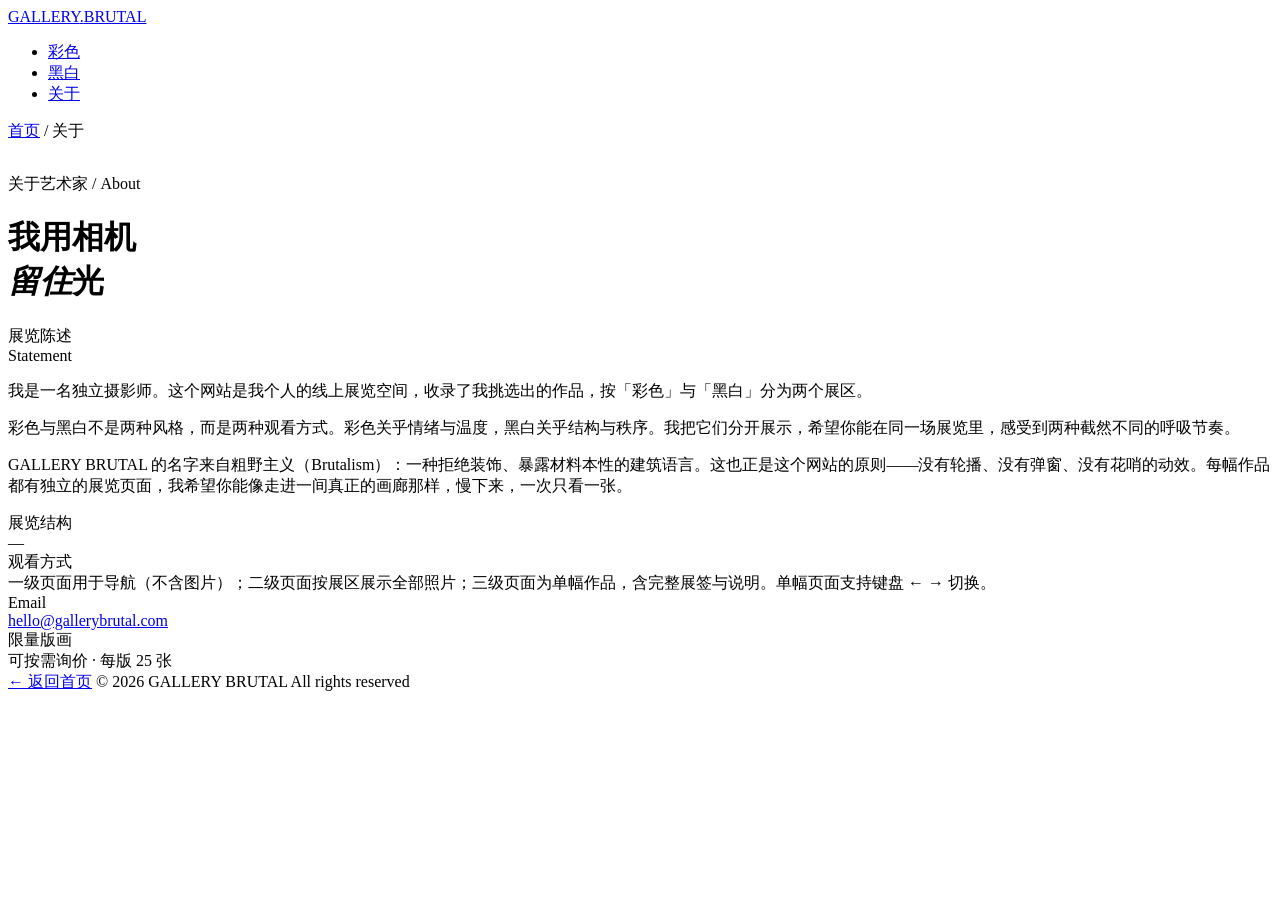
==== about.html @ 85d73ebd "Add about.html" ====
<!DOCTYPE html>
<html lang="zh-CN">
<head>
  <meta charset="UTF-8" />
  <meta name="viewport" content="width=device-width, initial-scale=1.0" />
  <title>关于 — GALLERY BRUTAL</title>
  <meta name="description" content="关于艺术家与本次展览" />
  <link rel="preconnect" href="https://fonts.googleapis.com" />
  <link rel="preconnect" href="https://fonts.gstatic.com" crossorigin />
  <link href="https://fonts.googleapis.com/css2?family=Archivo:wght@400;500;600;700&family=Inter:wght@400;500&family=JetBrains+Mono:wght@400;500&display=swap" rel="stylesheet" />
  <link rel="stylesheet" href="assets/css/style.css" />
  <link rel="stylesheet" href="assets/css/about.css" />
</head>
<body>
  <nav class="site-nav">
    <a class="brand" href="index.html">GALLERY<span class="dot">.</span>BRUTAL</a>
    <ul class="nav-menu">
      <li><a href="color.html" data-transition>彩色</a></li>
      <li><a href="bw.html" data-transition>黑白</a></li>
      <li><a href="about.html" class="is-active">关于</a></li>
    </ul>
  </nav>
  <main class="about-page">
    <header class="about-hero">
      <nav class="crumbs" style="margin-bottom:2rem;">
        <a href="index.html" data-transition>首页</a>
        <span class="sep">/</span>
        <span class="current">关于</span>
      </nav>
      <div class="about-kicker">关于艺术家 / About</div>
      <h1 class="display">我用相机<br /><em>留住</em>光</h1>
    </header>
    <section class="about-lede">
      <aside class="aside">展览陈述<br />Statement</aside>
      <div class="body reveal">
        <p>我是一名独立摄影师。这个网站是我个人的线上展览空间，收录了我挑选出的作品，按「彩色」与「黑白」分为两个展区。</p>
        <p>彩色与黑白不是两种风格，而是两种观看方式。彩色关乎情绪与温度，黑白关乎结构与秩序。我把它们分开展示，希望你能在同一场展览里，感受到两种截然不同的呼吸节奏。</p>
        <p>GALLERY BRUTAL 的名字来自粗野主义（Brutalism）：一种拒绝装饰、暴露材料本性的建筑语言。这也正是这个网站的原则——没有轮播、没有弹窗、没有花哨的动效。每幅作品都有独立的展览页面，我希望你能像走进一间真正的画廊那样，慢下来，一次只看一张。</p>
      </div>
    </section>
    <section class="stat-table">
      <div class="stat-row">
        <div class="stat-key">展览结构</div>
        <div class="stat-val" id="statStructure">—</div>
      </div>
      <div class="stat-row">
        <div class="stat-key">观看方式</div>
        <div class="stat-val">一级页面用于导航（不含图片）；二级页面按展区展示全部照片；三级页面为单幅作品，含完整展签与说明。单幅页面支持键盘 ← → 切换。</div>
      </div>
      <div class="stat-row">
        <div class="stat-key">Email</div>
        <div class="stat-val"><a href="mailto:hello@gallerybrutal.com">hello@gallerybrutal.com</a></div>
      </div>
      <div class="stat-row">
        <div class="stat-key">限量版画</div>
        <div class="stat-val">可按需询价 · 每版 25 张</div>
      </div>
    </section>
  </main>
  <footer class="site-footer">
    <a href="index.html" data-transition>← 返回首页</a>
    <span>© 2026 GALLERY BRUTAL</span>
    <span>All rights reserved</span>
  </footer>
  <script src="data/pieces.js"></script>
  <script src="assets/js/main.js"></script>
  <script>
    (function () {
      const c = getPiecesByGroup('c').length;
      const b = getPiecesByGroup('b').length;
      document.getElementById('statStructure').innerHTML = '两个展区，共 ' + (c + b) + ' 幅作品 —— 彩色 ' + c + ' 幅、黑白 ' + b + ' 幅。';
    })();
  </script>
</body>
</html>
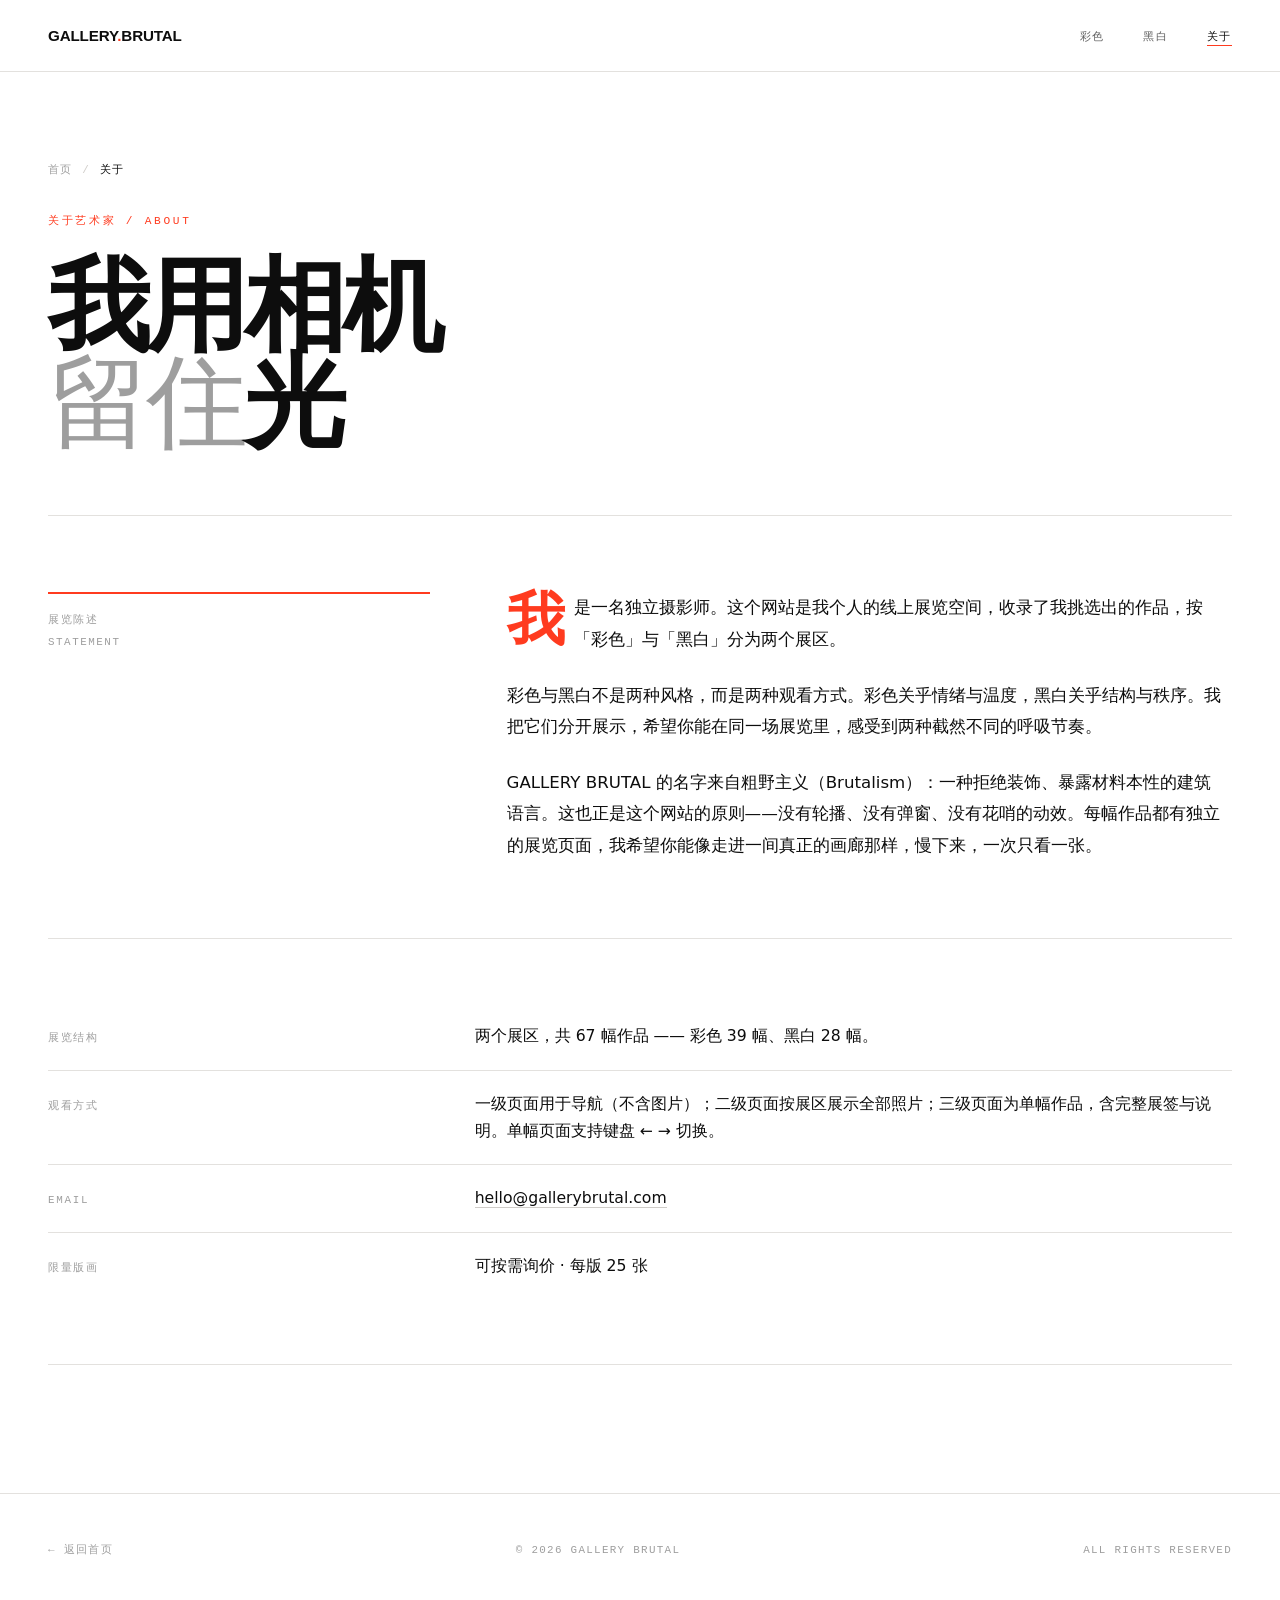
==== commit 56bbb02d: "perf: 图片改用 WebP 缩略图并走多源加速，修复国内加载慢与个别图片刷不出来 - 新增 img/t（720px 缩略图，均 ~37KB）与 img/v（1560px 展示图，均 ~123KB）" ====
--- a/about.html
+++ b/about.html
@@ -5,9 +5,6 @@
   <meta name="viewport" content="width=device-width, initial-scale=1.0" />
   <title>关于 — GALLERY BRUTAL</title>
   <meta name="description" content="关于艺术家与本次展览" />
-  <link rel="preconnect" href="https://fonts.googleapis.com" />
-  <link rel="preconnect" href="https://fonts.gstatic.com" crossorigin />
-  <link href="https://fonts.googleapis.com/css2?family=Archivo:wght@400;500;600;700&family=Inter:wght@400;500&family=JetBrains+Mono:wght@400;500&display=swap" rel="stylesheet" />
   <link rel="stylesheet" href="assets/css/style.css" />
   <link rel="stylesheet" href="assets/css/about.css" />
 </head>
--- a/assets/css/style.css
+++ b/assets/css/style.css
@@ -0,0 +1,181 @@
+/* ============================================
+   GALLERY BRUTAL — 全局样式（白色底 · 瑞士画廊风格）
+   ============================================ */
+
+*, *::before, *::after { margin: 0; padding: 0; box-sizing: border-box; }
+
+:root {
+  --bg: #ffffff;
+  --bg-2: #f6f5f3;
+  --ink: #0d0d0d;
+  --ink-2: #5f5f5f;
+  --ink-3: #9e9e9e;
+  --rule: #e3e1de;
+  --rule-2: #cfccc8;
+  --accent: #ff3b1f;
+  --nav-h: 72px;
+  --pad: clamp(1.25rem, 4vw, 3rem);
+  --max: 1560px;
+}
+
+html { -webkit-text-size-adjust: 100%; scroll-behavior: smooth; }
+
+body {
+  background: var(--bg);
+  color: var(--ink);
+  font-family: 'Inter', system-ui, -apple-system, 'Segoe UI', sans-serif;
+  font-size: 16px;
+  line-height: 1.65;
+  -webkit-font-smoothing: antialiased;
+  -moz-osx-font-smoothing: grayscale;
+  overflow-x: hidden;
+}
+
+a { color: inherit; text-decoration: none; }
+img { display: block; max-width: 100%; height: auto; }
+button { font: inherit; color: inherit; background: none; border: 0; cursor: pointer; }
+ul { list-style: none; }
+
+.display {
+  font-family: 'Archivo', 'Inter', system-ui, sans-serif;
+  font-weight: 700;
+  line-height: 0.94;
+  letter-spacing: -0.035em;
+}
+
+.display-jumbo { font-size: clamp(3rem, 13vw, 12rem); }
+.display-xl { font-size: clamp(2.5rem, 8vw, 7rem); }
+.display-lg { font-size: clamp(2rem, 5vw, 4.5rem); }
+.display-md { font-size: clamp(1.5rem, 3vw, 2.5rem); }
+
+.mono {
+  font-family: 'JetBrains Mono', ui-monospace, monospace;
+  font-size: 0.7rem;
+  letter-spacing: 0.14em;
+  text-transform: uppercase;
+}
+
+.label {
+  font-family: 'JetBrains Mono', ui-monospace, monospace;
+  font-size: 0.68rem;
+  letter-spacing: 0.18em;
+  text-transform: uppercase;
+  color: var(--ink-3);
+}
+
+.accent { color: var(--accent); }
+
+.site-nav {
+  position: sticky;
+  top: 0;
+  z-index: 100;
+  height: var(--nav-h);
+  display: flex;
+  align-items: center;
+  justify-content: space-between;
+  padding: 0 var(--pad);
+  background: rgba(255, 255, 255, 0.86);
+  backdrop-filter: saturate(180%) blur(14px);
+  -webkit-backdrop-filter: saturate(180%) blur(14px);
+  border-bottom: 1px solid var(--rule);
+}
+
+.brand {
+  font-family: 'Archivo', sans-serif;
+  font-weight: 700;
+  font-size: 0.95rem;
+  letter-spacing: -0.01em;
+  text-transform: uppercase;
+}
+
+.brand .dot { color: var(--accent); }
+
+.nav-menu { display: flex; gap: clamp(1rem, 3vw, 2.5rem); }
+
+.nav-menu a {
+  font-family: 'JetBrains Mono', monospace;
+  font-size: 0.7rem;
+  letter-spacing: 0.14em;
+  text-transform: uppercase;
+  color: var(--ink-2);
+  padding-bottom: 2px;
+  border-bottom: 1px solid transparent;
+  transition: color 0.25s ease, border-color 0.25s ease;
+}
+
+.nav-menu a:hover,
+.nav-menu a.is-active {
+  color: var(--ink);
+  border-bottom-color: var(--accent);
+}
+
+.crumbs {
+  display: flex;
+  align-items: center;
+  gap: 0.6rem;
+  font-family: 'JetBrains Mono', monospace;
+  font-size: 0.68rem;
+  letter-spacing: 0.12em;
+  text-transform: uppercase;
+  color: var(--ink-3);
+  flex-wrap: wrap;
+}
+
+.crumbs a:hover { color: var(--accent); }
+.crumbs .sep { color: var(--rule-2); }
+.crumbs .current { color: var(--ink); }
+
+.site-footer {
+  border-top: 1px solid var(--rule);
+  padding: var(--pad);
+  margin-top: clamp(4rem, 10vw, 9rem);
+  display: flex;
+  justify-content: space-between;
+  align-items: center;
+  gap: 1rem;
+  flex-wrap: wrap;
+  font-family: 'JetBrains Mono', monospace;
+  font-size: 0.68rem;
+  letter-spacing: 0.12em;
+  text-transform: uppercase;
+  color: var(--ink-3);
+}
+
+.site-footer a:hover { color: var(--accent); }
+
+.wrap { max-width: var(--max); margin: 0 auto; padding: 0 var(--pad); }
+
+.scroll-progress {
+  position: fixed;
+  top: 0; left: 0;
+  height: 2px;
+  width: 100%;
+  background: var(--accent);
+  transform: scaleX(0);
+  transform-origin: left;
+  z-index: 200;
+  pointer-events: none;
+}
+
+.reveal {
+  opacity: 0;
+  transform: translateY(28px);
+  transition: opacity 0.8s cubic-bezier(0.22, 1, 0.36, 1), transform 0.8s cubic-bezier(0.22, 1, 0.36, 1);
+}
+.reveal.visible { opacity: 1; transform: none; }
+
+.page-fade {
+  position: fixed;
+  inset: 0;
+  background: var(--bg);
+  z-index: 500;
+  opacity: 0;
+  pointer-events: none;
+  transition: opacity 0.28s ease;
+}
+.page-fade.active { opacity: 1; }
+
+@media (max-width: 720px) {
+  :root { --nav-h: 60px; }
+  .site-footer { flex-direction: column; align-items: flex-start; }
+}
--- a/assets/css/about.css
+++ b/assets/css/about.css
@@ -0,0 +1,99 @@
+/* ============================================
+   关于页
+   ============================================ */
+
+.about-page { max-width: var(--max); margin: 0 auto; padding: 0 var(--pad); }
+
+.about-hero {
+  padding: clamp(2.5rem, 7vw, 6rem) 0 clamp(2rem, 5vw, 4rem);
+  border-bottom: 1px solid var(--rule);
+}
+
+.about-kicker {
+  font-family: 'JetBrains Mono', monospace;
+  font-size: 0.7rem;
+  letter-spacing: 0.24em;
+  text-transform: uppercase;
+  color: var(--accent);
+  margin-bottom: clamp(1rem, 3vw, 1.75rem);
+}
+
+.about-hero h1 {
+  font-family: 'Archivo', sans-serif;
+  font-weight: 700;
+  font-size: clamp(2.25rem, 8vw, 6.5rem);
+  letter-spacing: -0.04em;
+  line-height: 0.94;
+  max-width: 16ch;
+}
+
+.about-hero h1 em { font-style: normal; color: var(--ink-3); font-weight: 400; }
+
+.about-lede {
+  display: grid;
+  grid-template-columns: minmax(0, 1fr) minmax(0, 1.9fr);
+  gap: clamp(2rem, 6vw, 5rem);
+  padding: clamp(2.5rem, 6vw, 5rem) 0;
+  border-bottom: 1px solid var(--rule);
+}
+
+.about-lede .aside {
+  font-family: 'JetBrains Mono', monospace;
+  font-size: 0.68rem;
+  letter-spacing: 0.14em;
+  text-transform: uppercase;
+  color: var(--ink-3);
+  border-top: 2px solid var(--accent);
+  padding-top: 1rem;
+  line-height: 2;
+  height: fit-content;
+}
+
+.about-lede .body {
+  font-size: clamp(1rem, 1.3vw, 1.12rem);
+  line-height: 1.9;
+  max-width: 68ch;
+}
+
+.about-lede .body p { margin-bottom: 1.5rem; }
+.about-lede .body p:last-child { margin-bottom: 0; }
+
+.about-lede .body p:first-child::first-letter {
+  float: left;
+  font-family: 'Archivo', sans-serif;
+  font-weight: 700;
+  font-size: 3.6rem;
+  line-height: 0.82;
+  padding: 0.25rem 0.6rem 0 0;
+  color: var(--accent);
+}
+
+.stat-table { padding: clamp(2rem, 5vw, 4rem) 0; border-bottom: 1px solid var(--rule); }
+
+.stat-row {
+  display: grid;
+  grid-template-columns: minmax(8rem, 1fr) 2fr;
+  gap: clamp(1rem, 4vw, 3rem);
+  padding: 1.25rem 0;
+  border-bottom: 1px solid var(--rule);
+  align-items: baseline;
+}
+
+.stat-row:last-child { border-bottom: 0; }
+
+.stat-key {
+  font-family: 'JetBrains Mono', monospace;
+  font-size: 0.68rem;
+  letter-spacing: 0.16em;
+  text-transform: uppercase;
+  color: var(--ink-3);
+}
+
+.stat-val { font-size: 0.98rem; line-height: 1.7; }
+.stat-val a { border-bottom: 1px solid var(--rule-2); }
+.stat-val a:hover { color: var(--accent); border-color: var(--accent); }
+
+@media (max-width: 900px) {
+  .about-lede { grid-template-columns: 1fr; gap: 2rem; }
+  .stat-row { grid-template-columns: 1fr; gap: 0.4rem; }
+}
